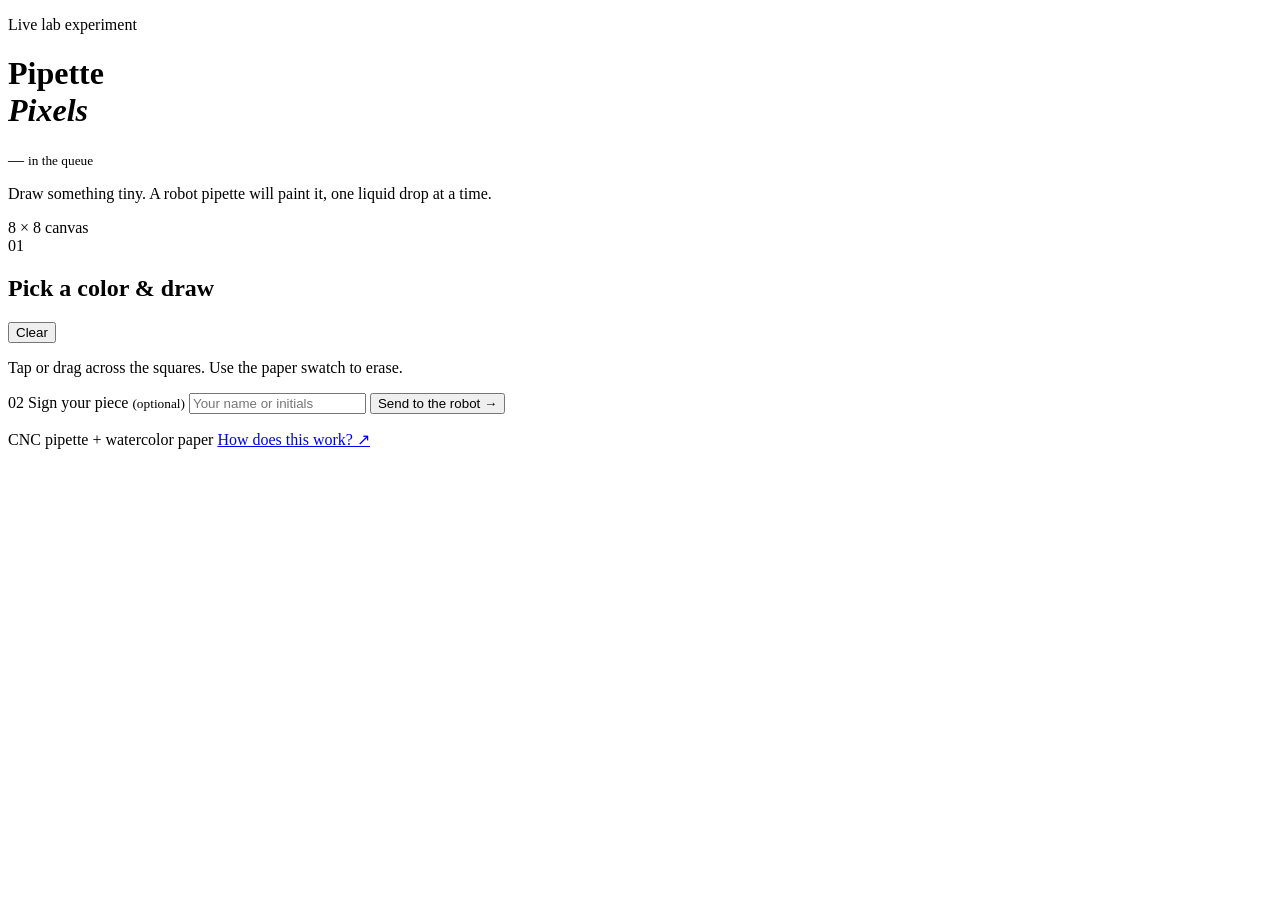
==== pixel_pipette/static/index.html @ 626023dc "Build Pipette Pixels web app" ====
<!doctype html>
<html lang="en">
  <head>
    <meta charset="utf-8">
    <meta name="viewport" content="width=device-width, initial-scale=1, viewport-fit=cover">
    <meta name="theme-color" content="#f5efe2">
    <meta name="description" content="Draw a tiny picture and watch a robot paint it with liquid pixels.">
    <title>Pipette Pixels</title>
    <link rel="stylesheet" href="/static/styles.css">
  </head>
  <body class="public-page">
    <div class="paper-noise" aria-hidden="true"></div>
    <main class="public-shell">
      <header class="public-hero">
        <div>
          <p class="eyebrow"><span class="live-dot"></span> Live lab experiment</p>
          <h1>Pipette<br><em>Pixels</em></h1>
        </div>
        <div class="queue-ticket" aria-live="polite">
          <span id="queue-count">—</span>
          <small>in the queue</small>
        </div>
      </header>

      <section class="public-intro">
        <p>Draw something tiny. A robot pipette will paint it, one liquid drop at a time.</p>
        <span id="canvas-size-label" class="specimen-label">8 × 8 canvas</span>
      </section>

      <section class="editor-card" aria-labelledby="editor-title">
        <div class="editor-heading">
          <div>
            <span class="step-number">01</span>
            <h2 id="editor-title">Pick a color &amp; draw</h2>
          </div>
          <button id="clear-button" class="text-button" type="button">Clear</button>
        </div>

        <div id="palette" class="palette" aria-label="Available colors"></div>
        <div class="canvas-frame">
          <div id="pixel-grid" class="pixel-grid" role="grid" aria-label="Pixel art canvas"></div>
        </div>
        <p class="canvas-hint">Tap or drag across the squares. Use the paper swatch to erase.</p>

        <form id="submit-form" class="submit-panel">
          <label for="artist-name">
            <span><span class="step-number">02</span> Sign your piece <small>(optional)</small></span>
            <input id="artist-name" name="artist_name" maxlength="40" autocomplete="nickname" placeholder="Your name or initials">
          </label>
          <button id="submit-button" class="primary-button" type="submit">
            <span>Send to the robot</span>
            <span aria-hidden="true">→</span>
          </button>
          <p id="form-message" class="form-message" role="alert"></p>
        </form>
      </section>

      <footer class="public-footer">
        <span>CNC pipette + watercolor paper</span>
        <a id="learn-more-link" href="https://johnowhitaker.dev" target="_blank" rel="noreferrer">How does this work? ↗</a>
      </footer>
    </main>

    <dialog id="success-dialog" class="success-dialog">
      <div class="success-mark" aria-hidden="true">✓</div>
      <p class="eyebrow">Submitted</p>
      <h2>Your pixels are queued!</h2>
      <p id="success-copy">Keep an eye on the robot to see them become real.</p>
      <button id="draw-another" class="primary-button" type="button">Draw another</button>
    </dialog>

    <script src="/static/public.js" defer></script>
  </body>
</html>
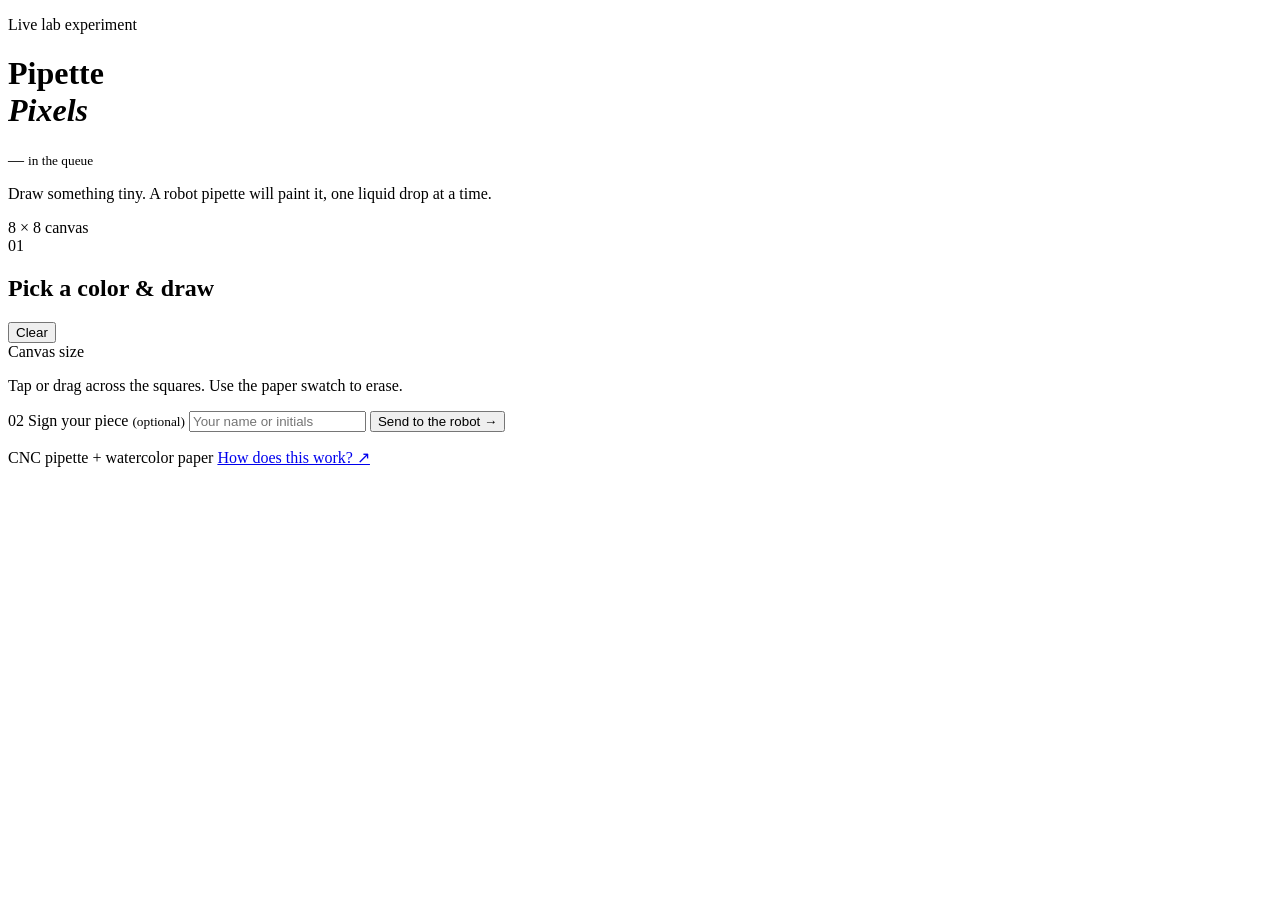
==== commit 2b864719: "Add selectable canvas sizes" ====
--- a/pixel_pipette/static/index.html
+++ b/pixel_pipette/static/index.html
@@ -36,6 +36,10 @@
           <button id="clear-button" class="text-button" type="button">Clear</button>
         </div>
 
+        <div id="size-choice" class="canvas-size-choice">
+          <span>Canvas size</span>
+          <div id="size-picker" class="size-picker" aria-label="Canvas size"></div>
+        </div>
         <div id="palette" class="palette" aria-label="Available colors"></div>
         <div class="canvas-frame">
           <div id="pixel-grid" class="pixel-grid" role="grid" aria-label="Pixel art canvas"></div>
@@ -72,4 +76,3 @@
     <script src="/static/public.js" defer></script>
   </body>
 </html>
-
